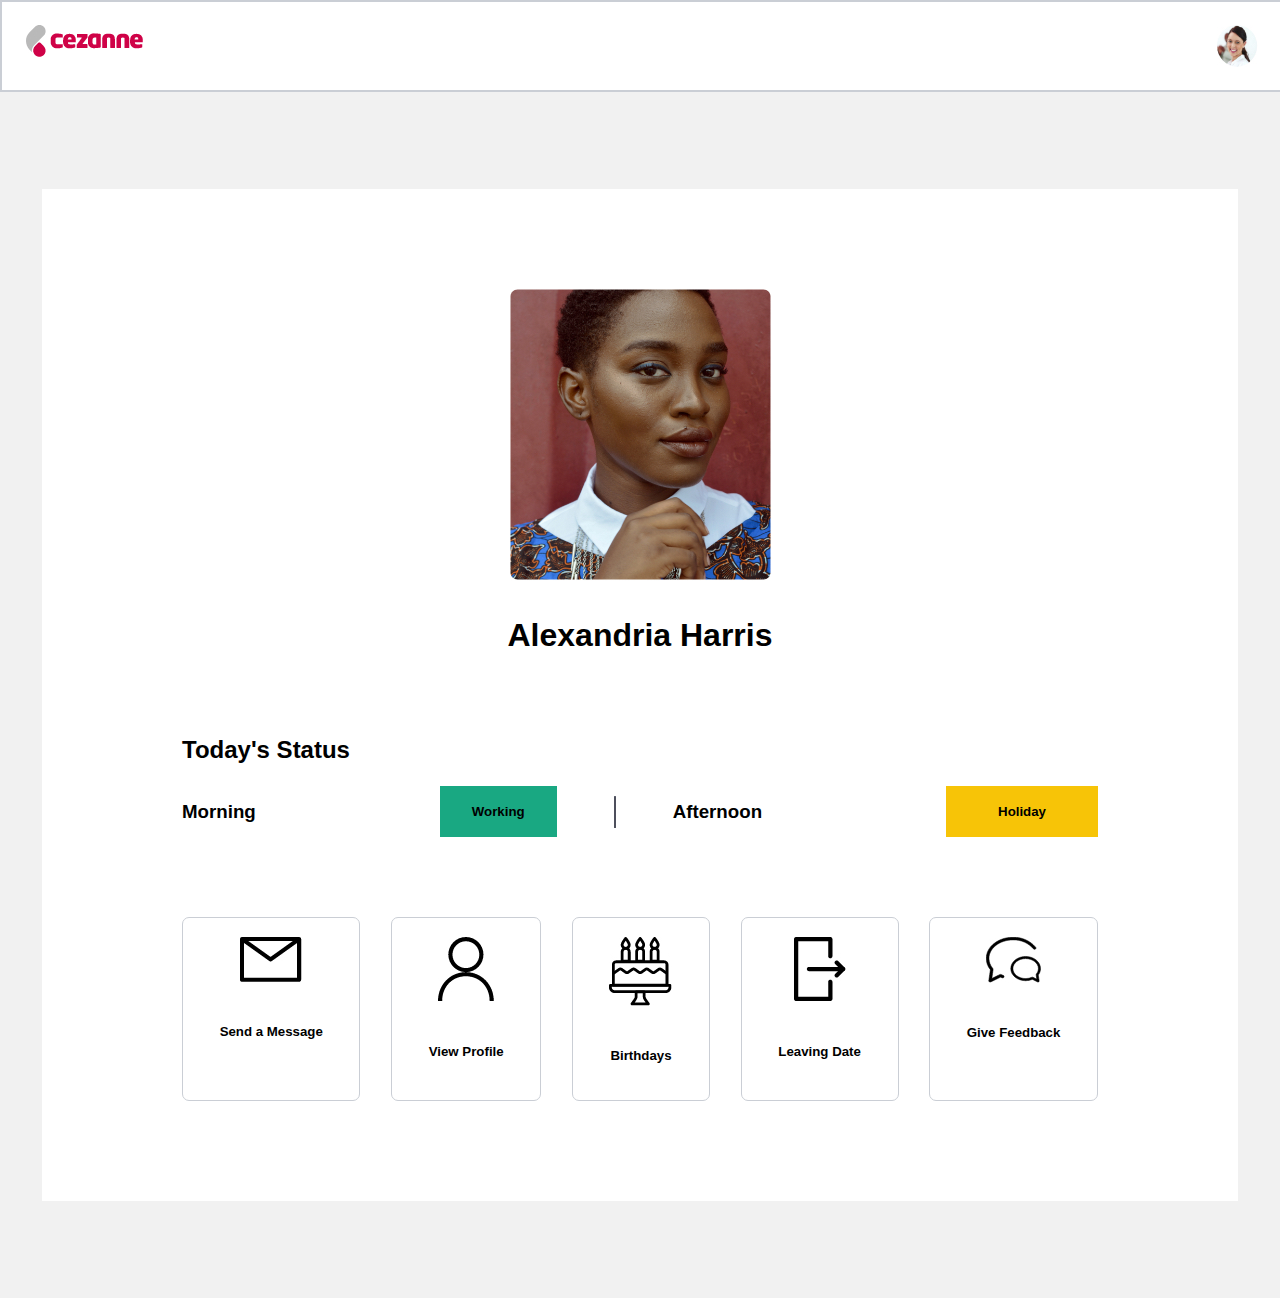
==== alexandra-profile.html @ 7eb9e8ad "Second Commit" ====
<!DOCTYPE html>
<html lang="en">
<head>

    <link rel="stylesheet" type="text/css" href="css/style.css">

    <meta charset="UTF-8">
    <meta name="viewport" content="width=device-width, initial-scale=1.0">
    <title>Document</title>
</head>
<body>

    <nav>
        <a href="index.html"><img src="images/cezanne-logo.jpg" alt="cezanne logo"></a>
        <img src="images/profile-icon.jpg" alt="profile icon">
    </nav>

    <div class="grey-container">
        <div class="white-container">

            <div class="profile-page-image"> 
                <img src="images/profile-page/alexandria.jpg" alt="alexandria">
                <h1>Alexandria Harris</h1>
            </div>

            <div class="status-box">
                <h2>Today's Status</h2>
                <div class="status-items">
                    <h3>Morning</h3>
                    <h5 class="working-status">Working</h5>
                    <hr class="hr-style">
                    <h3>Afternoon</h3>
                    <h5 class="holiday-status">Holiday</h5>
                </div>

            </div>

            <div class="employee-engagement">
                <div class="message">
                    <img src="images/profile-page/message.jpg" alt="message icon">
                    <h5 class="profile-text">Send a Message</h5>
                </div>
                
                <div class="profile-icon">
                    <img src="images/profile-page/profile.jpg" alt="profile icon">
                    <h5 class="profile-text">View Profile</h5>
                </div>

                <div class="birthdays">
                    <img src="images/profile-page/birthdays.jpg" alt="birthdays icon">
                    <h5 class="profile-text">Birthdays</h5>
                </div>

                <div class="leaving">
                    <img src="images/profile-page/leaving.jpg" alt="leaving icon">
                    <h5 class="profile-text">Leaving Date</h5>
                </div>

                <div class="feedback">
                    <img src="images/profile-page/feedback.jpg" alt="feedback icon">
                    <h5 class="profile-text">Give Feedback</h5>
                </div>

            </div>

            <div></div>

            </div>
        </div>

        
    
</body>
</html>
---- css/style.css ----
body, html {
    margin: 0px;
    padding: 0px;
    font-family: proxima-nova, sans-serif;
    font-style: normal;
    font-weight: 100;
}

h1, h2, h3, h4 h5, h6 hr {
    margin: 0px;
    padding: 0px;
}

/* Navigation Bar */

nav {
    display: flex;
    justify-content: space-between;
    margin: 0px;
    padding: 0px;
    width: 100%;
    background-color: white;
    border: 2px solid #CACED5;
}

nav a {
    margin-left: 24px;

}

a img {
    padding-top: 23px;
    padding-bottom: 23px;
}

nav img {
    padding-top: 23px;
    padding-bottom: 23px;
    margin-right: 24px;
}


/* Grey Container */

.grey-container {
    display: flex;
    position: absolute;
    justify-content: center;
    align-items: center;
    width: 100%;
    height: auto;
    background-color: #F1F1F1;
}


/* White Container */

.white-container {
    position: relative;
    width: 100%;
    height: auto;
    background-color: white;
    margin: 97px 42px;
    padding: 100px 140px;
}


/* Item Container */

.item-container {
    
    display: flex;
    justify-content: space-between;
    flex-wrap: wrap;
    padding-top: 42px;
    padding-left: 32px;
    padding-right: 32px;
    font-family: proxima-nova, sans-serif;
    font-style: normal;
    font-weight: 100;
}

.title {
    position: relative;
    padding-top: 42px;
    margin-left: 32px;
}


/* Image Container */

.image-container {
 margin-top: 176px;
 padding-bottom: 70px;
}

.image {
    display: flex;
    align-items: flex-end;
   
    
}

a .image {
    display: flex;
    align-items: flex-end;
   
    
}

.image img {
    margin: 0px;
    position: absolute;
    z-index: 1;
}

.image h5 {
    text-align: center;
    margin: 0px;
    width: 232px;
    padding-top: 18px; 
    padding-bottom: 18px;
    position: relative;
    opacity: 50%;
    z-index: 2;
    border-radius: 7px;
}

.name {
 
}

.non-working {
    background-color: #A09E9F;
}

.holiday {
    background-color: #F7C407;
}

.sickness {
    background-color: #E31B13;
}

.working {
    background-color: #19A882;
}


/* Button */

.button {
    display: flex;
    align-items: center;
    justify-content: center;
    padding-bottom: 300px;
}

button {
    padding: 27px 237px;
    border-radius: 7px;
    box-shadow: 1px;
    font-size: 38px;
    font-weight: bold;

}



/* Profile Page */

.profile-page-image {
    text-align: center;
    padding-bottom: 82px;
}

.profile-page-image h1 {
  padding-top: 32px;
}


.employee-engagement {
    margin-top: 58px;
    display: flex;
    justify-content: space-between;
    flex-wrap: wrap;
    
}

.message, .profile-icon, .birthdays, .leaving, .feedback {
    
    text-align: center;
    border-radius: 7px;
    padding: 2% 4%;
    border: 0.5px solid #CACED5;
    line-height: 50%;
}

.profile-text {
    padding-top: 24px;
}


.status-items {
    display: flex;
    justify-content: space-around;
    align-items: center;
    flex-wrap: wrap;
}


.status-items h3 {
    padding-right: 184px;
}


.working-status {
    background-color: #19A882;
    padding: 18px 32px;
}

.holiday-status {
    background-color: #F7C407;
    padding: 18px 52px;
}

.hr-style {
    border: 1px solid #4D4F5C;
    border-radius: 0.5px;
    height: 30px;
}



@media only screen and (max-width: 600px){
    
  

    .image h5 {
        width: 122px;
        padding-top: 8px;
        padding-bottom: 8px; 
    }

    div.name {
        width: 122px;
    }

    .profile {
        width: 122px;
    }

  
    
    .message, .profile-icon, .birthdays, .leaving, .feedback {
    
        
        border-radius: 3.5px;
        padding: 2%% 2%;
      
    }

    .status-items h3 {
        padding-right: 0px;
    }


    hr {
        display: none;
    }



}
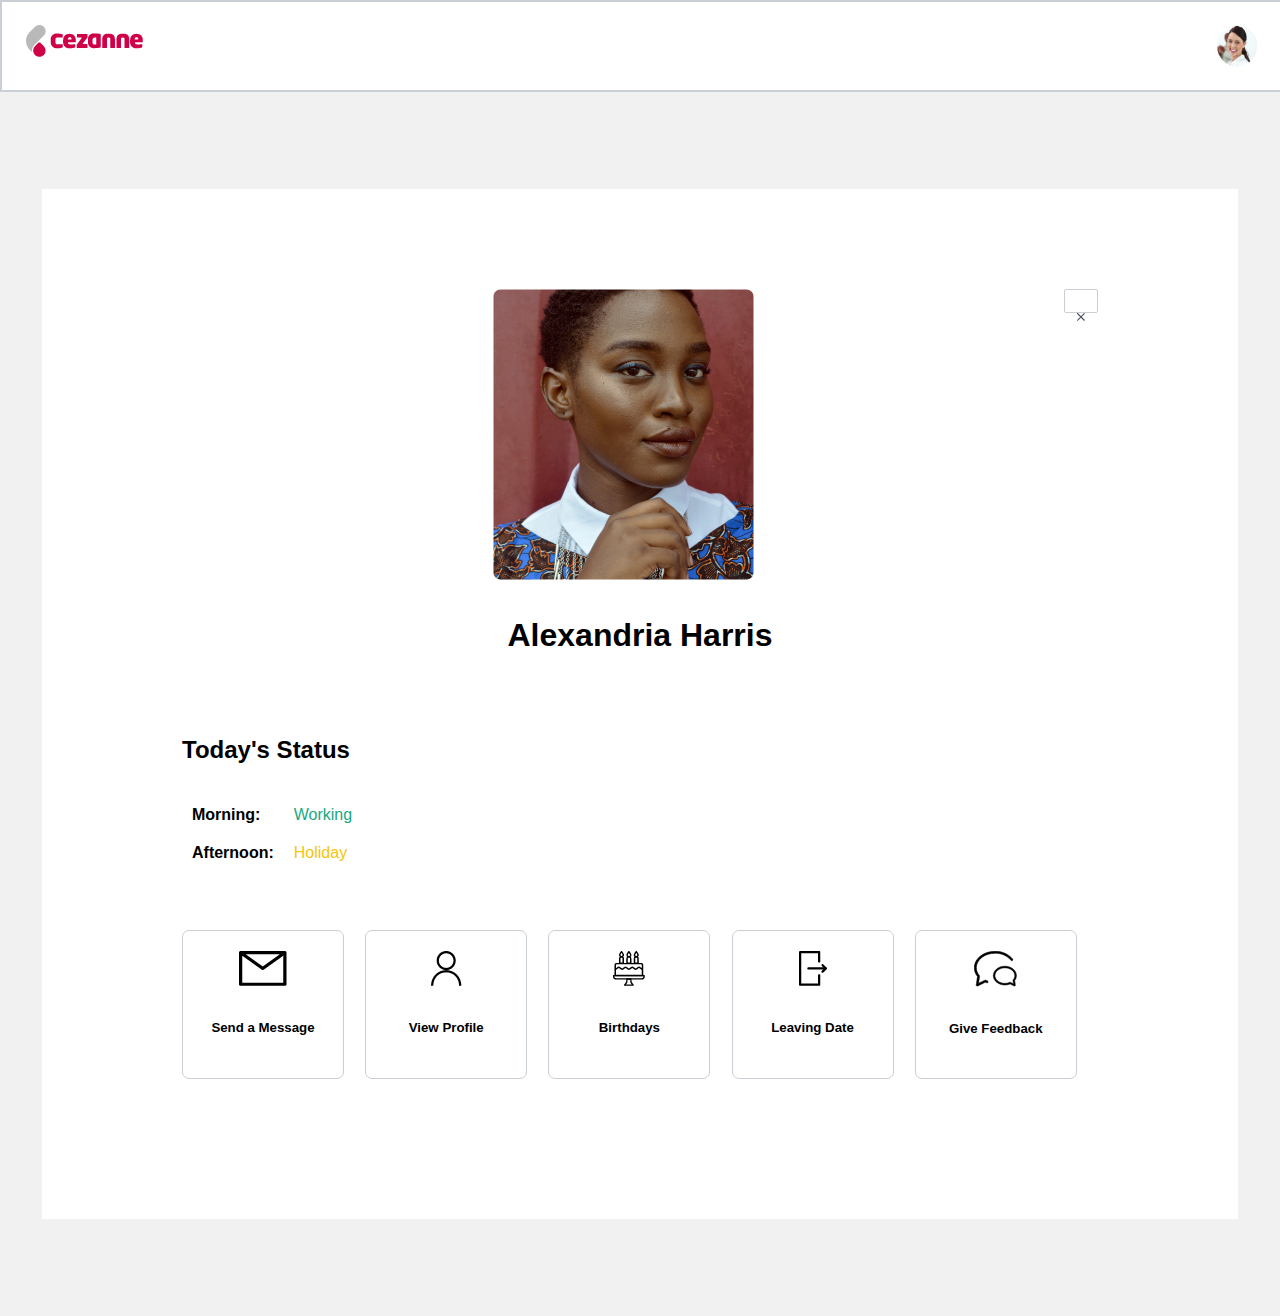
==== commit 119ff862: "Third Commit" ====
--- a/alexandra-profile.html
+++ b/alexandra-profile.html
@@ -18,6 +18,10 @@
     <div class="grey-container">
         <div class="white-container">
 
+            <div class="x">
+                <a href="index.html"><img src="images/profile-page/x.jpg" alt="leave page"></a>
+            </div>
+
             <div class="profile-page-image"> 
                 <img src="images/profile-page/alexandria.jpg" alt="alexandria">
                 <h1>Alexandria Harris</h1>
@@ -25,13 +29,17 @@
 
             <div class="status-box">
                 <h2>Today's Status</h2>
-                <div class="status-items">
-                    <h3>Morning</h3>
-                    <h5 class="working-status">Working</h5>
-                    <hr class="hr-style">
-                    <h3>Afternoon</h3>
-                    <h5 class="holiday-status">Holiday</h5>
-                </div>
+                <table>
+                    <tr>
+                        <th class="morning">Morning:</th>
+                        <th class="working-status">Working</th>
+                    </tr>
+                    <tr>
+                        <td class="afternoon">Afternoon:</td>
+                        <td class="holiday-status">Holiday</td>
+                    </tr>
+                </table>
+
 
             </div>
 
--- a/css/style.css
+++ b/css/style.css
@@ -7,7 +7,7 @@
     font-weight: 100;
 }
 
-h1, h2, h3, h4 h5, h6 hr {
+h1, h2, h3, h4 h5, h6, img, a {
     margin: 0px;
     padding: 0px;
 }
@@ -68,10 +68,11 @@
 
 /* Item Container */
 
-.item-container {
-    
-    display: flex;
-    justify-content: space-between;
+.item-container, #more {
+    
+    display: flex;
+    justify-content: start;
+    align-items: flex-start;
     flex-wrap: wrap;
     padding-top: 42px;
     padding-left: 32px;
@@ -83,15 +84,57 @@
 
 .title {
     position: relative;
-    padding-top: 42px;
     margin-left: 32px;
-}
+    padding-bottom: 32px;
+}
+
+.title h1 {
+    font-size: 50px;
+    color: #4D4F5C;
+    
+}
+
+.title h3 {
+    font-size: 28px;
+    font-weight: normal;
+    color: #767986;
+}
+
+
+/* Search */
+
+.search-bar {
+    margin-top: 18px;
+    display: flex;
+    border: 1px solid #767986;
+    border-radius: 3.5px;
+    width: 100%;
+    justify-content: space-between;
+    align-items: center;
+    
+}
+
+.search {
+    padding: 11px 15px;
+    border: none;
+    width: 100%;
+}
+
+.search-bar img {
+    padding-right: 15px; 
+}
+
+
+
+
 
 
 /* Image Container */
 
 .image-container {
  margin-top: 176px;
+ 
+ margin-right: auto;
  padding-bottom: 70px;
 }
 
@@ -127,9 +170,7 @@
     border-radius: 7px;
 }
 
-.name {
- 
-}
+
 
 .non-working {
     background-color: #A09E9F;
@@ -145,6 +186,12 @@
 
 .working {
     background-color: #19A882;
+}
+
+a h4 {
+    color: #4D4F5C;
+    font-weight: normal;
+    font-size: 28px;
 }
 
 
@@ -170,6 +217,20 @@
 
 /* Profile Page */
 
+.x {
+    float: right;
+    width: 32px;
+    height: 22px;
+    border-radius: 2px;
+    border: 1px solid #CACED5;
+    box-shadow: 1px;
+    text-align: center;
+}
+
+.x a {
+    text-align: center;
+}
+
 .profile-page-image {
     text-align: center;
     padding-bottom: 82px;
@@ -180,57 +241,102 @@
 }
 
 
+
+/* Employee Engagement Buttons */
+
 .employee-engagement {
     margin-top: 58px;
     display: flex;
-    justify-content: space-between;
+    
+    
     flex-wrap: wrap;
+
     
 }
 
 .message, .profile-icon, .birthdays, .leaving, .feedback {
-    
+    margin-right: auto;
+    margin-bottom: auto;
+    margin-bottom: 40px;
     text-align: center;
     border-radius: 7px;
-    padding: 2% 4%;
+    width: 160px; 
+    padding-top: 20px;
+    padding-bottom: 20px;
     border: 0.5px solid #CACED5;
-    line-height: 50%;
+    
+    align-items: center;
+
 }
 
 .profile-text {
-    padding-top: 24px;
-}
-
-
-.status-items {
-    display: flex;
-    justify-content: space-around;
-    align-items: center;
-    flex-wrap: wrap;
-}
-
-
-.status-items h3 {
-    padding-right: 184px;
-}
+    padding-top: 5%;
+}
+
+
+
+/* Table */
+
+
+
+.status-box h2 {
+   padding-bottom: 32px;
+}
+
+table {
+    
+    width: 100%;
+    border-spacing: 0;
+    border-collapse: collapse;
+}
+
+th, td {
+    padding: 10px;
+}
+
 
 
 .working-status {
-    background-color: #19A882;
-    padding: 18px 32px;
+    color: #19A882;
+    border-radius: 7px;
+    font-weight: normal;
+    text-align: left;
+    
+    
 }
 
 .holiday-status {
-    background-color: #F7C407;
-    padding: 18px 52px;
-}
-
-.hr-style {
-    border: 1px solid #4D4F5C;
-    border-radius: 0.5px;
-    height: 30px;
-}
-
+    color: #F7C407;
+    border-radius: 7px;
+    text-align: left;
+    
+}
+
+.afternoon, .morning {
+    font-weight: bold;
+    text-align: left;
+    width: 10%
+}
+
+
+/* Show More */ 
+
+#more {
+    display: none;
+}
+
+
+@media only screen and (min-width: 600px) {
+    
+    .search-bar {
+        display: none;
+        
+    }
+
+
+
+    
+}
 
 
 @media only screen and (max-width: 600px){
@@ -255,20 +361,60 @@
     
     .message, .profile-icon, .birthdays, .leaving, .feedback {
     
+        width: 160px;
+        border-radius: 3.5px;
         
+      
+    }
+
+
+    .item-container {
+        margin-top: 10%;;
+    }
+
+    
+    .image-container {
+        margin-top: 5%;
+    }
+        
+    button {
+        padding: 10px 95px;
         border-radius: 3.5px;
-        padding: 2%% 2%;
-      
-    }
-
-    .status-items h3 {
-        padding-right: 0px;
-    }
-
-
-    hr {
-        display: none;
-    }
+        box-shadow: 1px;
+        font-size: 75%;
+        font-weight: bold;
+    }
+
+
+    .white-container {
+        margin: 26px 23.5px;
+        padding: 28px 23.5px;
+    }
+
+    .item-container, #more {
+        padding: 0px;
+        margin-top: 150px;
+    }
+
+    .title {
+        padding: 0px;
+        margin: 0px
+    }
+
+    .title h1 {
+        font-size: 22px;
+    }
+    
+    .title h3 {
+        font-size: 12px;
+        font-weight: normal;
+    }
+
+
+    a h4 {
+        font-size: 15px;
+    }
+
 
 
 
